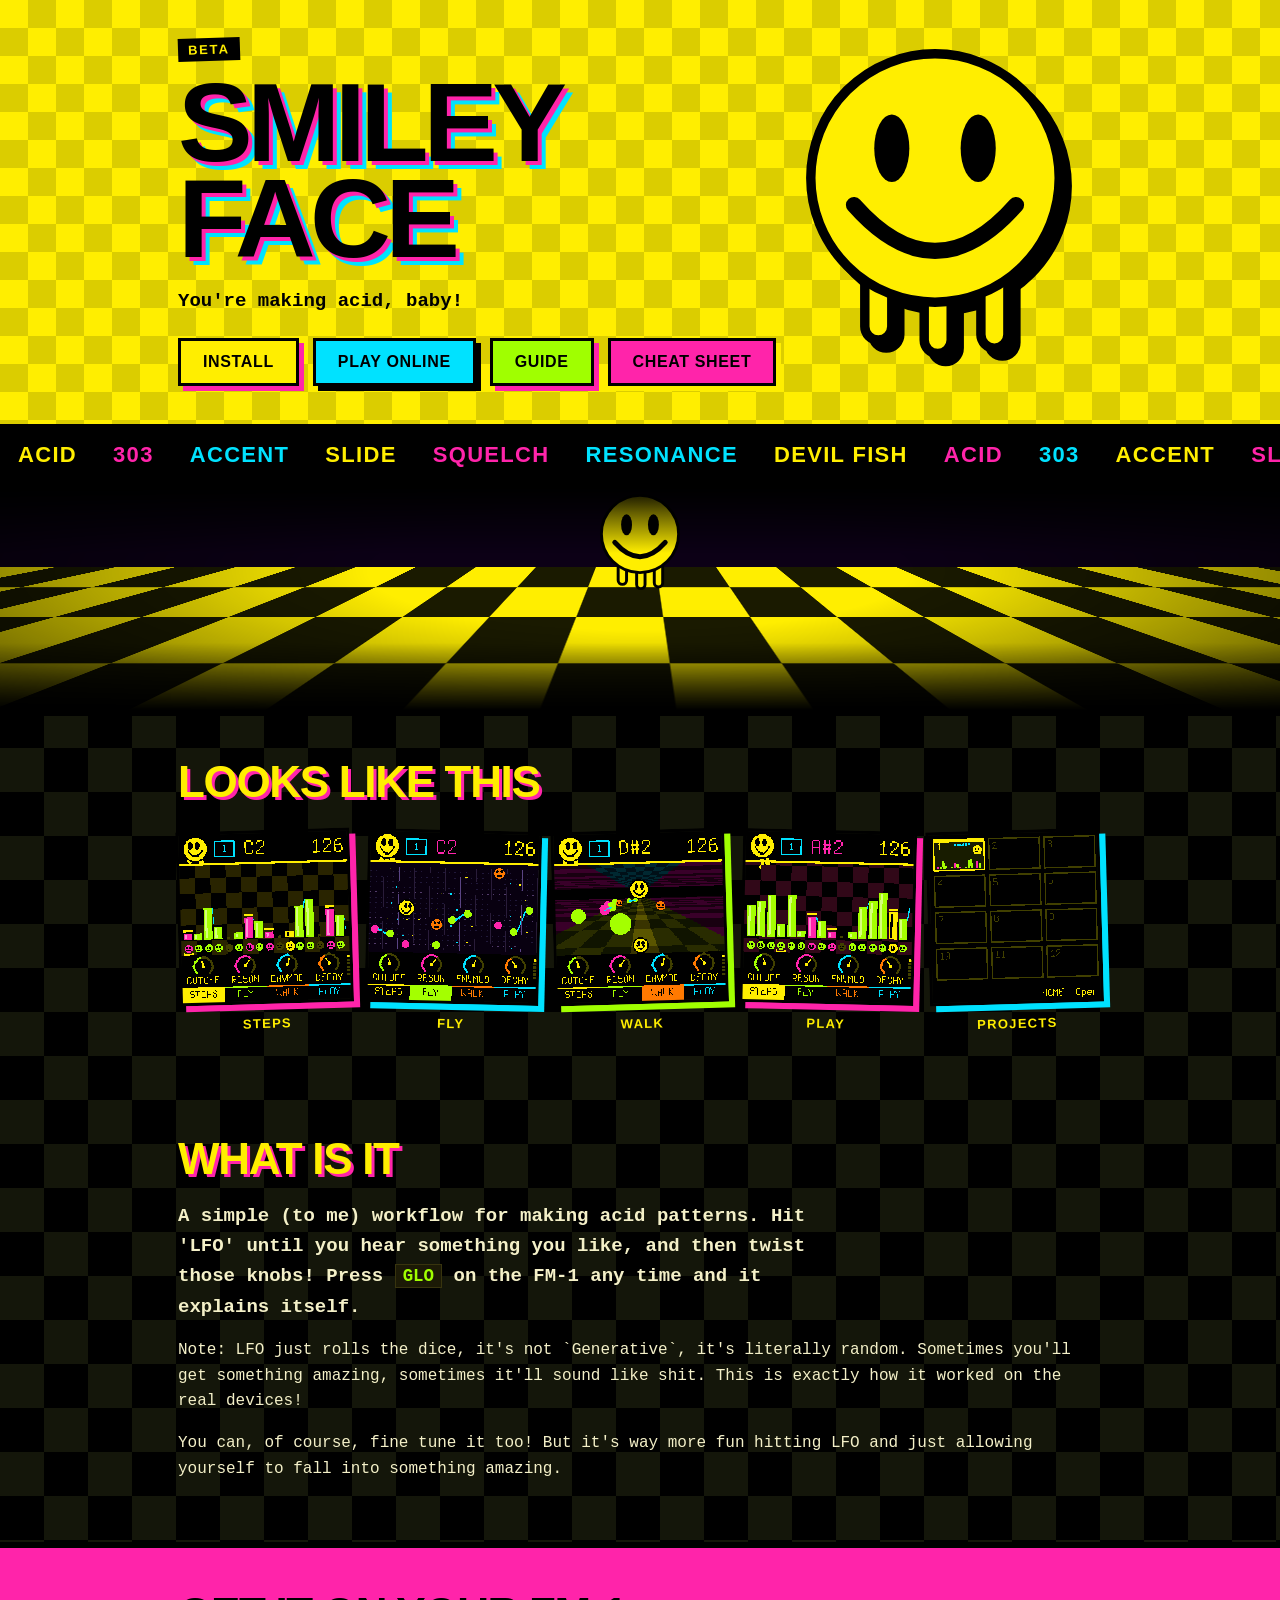
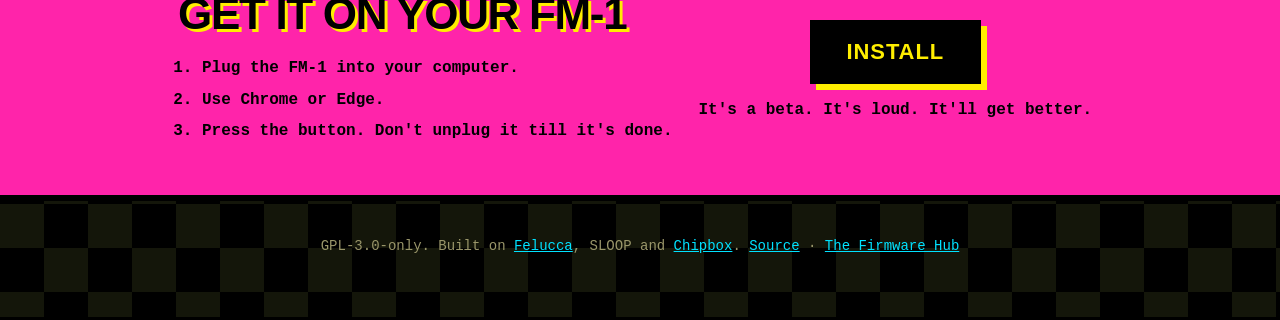
==== site/index.html @ b5ce46f5 "updatesssss" ====
<!doctype html>
<html lang="en">
<head>
<meta charset="utf-8">
<meta name="viewport" content="width=device-width, initial-scale=1">
<title>Smileyface</title>
<meta name="description" content="Give your FM-1 some LSD">
<link rel="icon" href="data:image/svg+xml,%3Csvg xmlns='http://www.w3.org/2000/svg' viewBox='0 0 32 32'%3E%3Ccircle cx='16' cy='16' r='15' fill='%23ffee00' stroke='%23000' stroke-width='2'/%3E%3Cellipse cx='11' cy='12' rx='2' ry='4'/%3E%3Cellipse cx='21' cy='12' rx='2' ry='4'/%3E%3Cpath d='M7 19q9 9 18 0' fill='none' stroke='%23000' stroke-width='3' stroke-linecap='round'/%3E%3C/svg%3E">
<style>
  * { box-sizing:border-box; }
  body { margin:0; font:16px/1.6 ui-monospace, "SF Mono", Menlo, Consolas, monospace; overflow-x:hidden; }
  .wrap { max-width:960px; margin:0 auto; padding:0 18px; }

  /* the hero: acid yellow, the melting smiley, the title */
  .hero { background:var(--y); color:#000; position:relative; border-bottom:6px solid #000; overflow:hidden; }
  .hero::before { content:""; position:absolute; inset:0; opacity:.14; background-image:conic-gradient(#000 25%, transparent 0 50%, #000 0 75%, transparent 0); background-size:56px 56px; animation:drift 14s linear infinite; }
  .hero .wrap { position:relative; display:flex; align-items:center; gap:24px; padding-top:38px; padding-bottom:38px; }
  .hero h1 { margin:0; font:900 clamp(44px, 11vw, 112px)/.86 "Arial Black", Impact, sans-serif; letter-spacing:-.05em; text-transform:uppercase; color:#000;
             text-shadow:4px 4px 0 var(--pink), 8px 8px 0 var(--cy); }
  .hero p { font-size:19px; max-width:24em; margin:18px 0 22px; font-weight:700; }
  .hero .btns { display:flex; flex-wrap:wrap; gap:14px; }
  .face { flex:none; width:clamp(150px, 28vw, 270px); aspect-ratio:200/250; height:auto; animation:sway 5s ease-in-out infinite; transform-origin:50% 90%; filter:drop-shadow(8px 8px 0 #000); }
  @keyframes sway { 0%, 100% { transform:rotate(-5deg); } 50% { transform:rotate(5deg); } }
  .drip { transform-box:fill-box; transform-origin:50% 0; animation:drip 3.4s ease-in-out infinite; }
  .drip.b { animation-delay:-1.1s; } .drip.c { animation-delay:-2.2s; }
  @keyframes drip { 0%, 100% { transform:scaleY(.35); } 50% { transform:scaleY(1.4); } }
  .eye { transform-box:fill-box; transform-origin:50% 50%; animation:blink 6s infinite; }
  @keyframes blink { 0%, 94%, 100% { transform:scaleY(1); } 96% { transform:scaleY(.1); } }

  /* the ticker */
  .ticker { background:#000; color:var(--y); border-bottom:6px solid #000; overflow:hidden; white-space:nowrap; font:900 22px/1 "Arial Black", Impact, sans-serif; letter-spacing:.06em; padding:14px 0; }
  .ticker .track { display:inline-block; animation:tick 26s linear infinite; }
  .ticker span { margin:0 18px; } .ticker span:nth-child(3n+2) { color:var(--pink); } .ticker span:nth-child(3n) { color:var(--cy); }
  @keyframes tick { to { transform:translateX(-50%); } }

  /* the corridor: the floor from WALK, walking towards the sun */
  .corridor { height:230px; overflow:hidden; position:relative; background:linear-gradient(#0c0016 0 40%, #000 40%); border-bottom:6px solid #000; perspective:360px; }
  .plane { position:absolute; left:-80%; right:-80%; top:36%; bottom:-120%; transform-origin:50% 0; transform:rotateX(68deg);
           background-image:conic-gradient(#ffee00 25%, #1a1a00 0 50%, #ffee00 0 75%, #1a1a00 0); background-size:120px 120px; animation:walk 1.6s linear infinite; }
  @keyframes walk { to { background-position:0 120px; } }
  .corridor .sun { position:absolute; left:50%; top:6px; width:84px; height:105px; margin-left:-42px; }
  .corridor .vig { position:absolute; inset:0; background:linear-gradient(#000 0, transparent 30%, transparent 70%, #000 100%), radial-gradient(ellipse at 50% 38%, transparent 30%, rgba(0,0,0,.7) 100%); pointer-events:none; }

  section { padding:44px 0; }
  h2 { margin:0 0 20px; font:900 clamp(28px, 6vw, 44px)/1 "Arial Black", Impact, sans-serif; letter-spacing:-.03em; text-transform:uppercase; color:var(--y); text-shadow:3px 3px 0 var(--pink); }
  .shots { display:grid; grid-template-columns:repeat(5, 1fr); gap:14px; padding:6px 0 18px; }
  .shots figure { margin:0; transition:transform .12s; }
  .shots figure:nth-child(odd) { transform:rotate(-1.6deg); } .shots figure:nth-child(even) { transform:rotate(1.3deg); }
  .shots figure:hover { transform:rotate(0) scale(1.06); z-index:2; position:relative; }
  .shots img { width:100%; height:auto; display:block; image-rendering:pixelated; border:3px solid #000; box-shadow:6px 6px 0 var(--pink); background:#000; }
  .shots figure:nth-child(3n+2) img { box-shadow:6px 6px 0 var(--cy); } .shots figure:nth-child(3n) img { box-shadow:6px 6px 0 var(--lime); }
  .shots figcaption { margin-top:12px; font:900 13px "Arial Black", Impact, sans-serif; letter-spacing:.1em; text-transform:uppercase; text-align:center; color:var(--y); }
  .cards { display:grid; grid-template-columns:repeat(auto-fit, minmax(270px, 1fr)); gap:20px; }
  .card { background:#0d0d05; border:3px solid #000; border-top:10px solid var(--y); padding:18px 18px 8px; box-shadow:7px 7px 0 var(--y); }
  .card:nth-child(4n+2) { border-top-color:var(--pink); box-shadow:7px 7px 0 var(--pink); } .card:nth-child(4n+3) { border-top-color:var(--cy); box-shadow:7px 7px 0 var(--cy); } .card:nth-child(4n) { border-top-color:var(--lime); box-shadow:7px 7px 0 var(--lime); }
  .card h3 { margin:0 0 8px; font:900 20px/1.1 "Arial Black", Impact, sans-serif; text-transform:uppercase; letter-spacing:-.02em; color:var(--y); }
  .card p { margin:0 0 12px; }
  code { background:#1c1a06; color:var(--lime); padding:1px 7px; border:1px solid var(--line); font:inherit; font-size:.92em; white-space:nowrap; }
  .plain { font-size:19px; max-width:34em; font-weight:700; margin:0; }
  .install { background:var(--pink); color:#000; border-top:6px solid #000; border-bottom:6px solid #000; }
  .install h2 { color:#000; text-shadow:3px 3px 0 var(--y); }
  .install .wrap { display:flex; flex-wrap:wrap; gap:26px; align-items:center; }
  .install ol { flex:1; min-width:260px; margin:0; padding-left:24px; font-weight:700; } .install li { margin:6px 0; }
  .install .big { flex:none; text-align:center; }
  .install .btn-acid { font-size:22px; padding:16px 34px; background:#000; color:var(--y); box-shadow:6px 6px 0 var(--y); }
  .install .btn-acid:hover { box-shadow:2px 2px 0 var(--y); }
  .beta { display:inline-block; background:#000; color:var(--y); font:900 13px "Arial Black", Impact, sans-serif; letter-spacing:.14em; padding:4px 10px; margin-bottom:14px; transform:rotate(-2deg); }
  footer { padding:34px 0 60px; color:var(--dim); font-size:14px; text-align:center; }
  footer a { color:var(--cy); }
  @media (max-width:760px) { .hero .wrap { flex-direction:column-reverse; text-align:center; } .hero p { margin-left:auto; margin-right:auto; } .hero .btns { justify-content:center; }
                              .shots { grid-template-columns:repeat(2, 1fr); } .corridor { height:170px; } }
</style>
<link rel="stylesheet" href="acid.css">
</head>
<body>
<svg width="0" height="0" style="position:absolute" aria-hidden="true">
  <symbol id="smile" viewBox="0 0 200 250">
    <g fill="#ffee00" stroke="#000" stroke-width="7" stroke-linejoin="round">
      <rect class="drip" x="48" y="150" width="20" height="70" rx="10"/>
      <rect class="drip b" x="92" y="168" width="20" height="62" rx="10"/>
      <rect class="drip c" x="134" y="150" width="20" height="76" rx="10"/>
      <circle cx="100" cy="100" r="92"/>
    </g>
    <circle cx="100" cy="100" r="86" fill="#ffee00"/>
    <rect x="42" y="142" width="116" height="14" fill="#ffee00"/>
    <ellipse class="eye" cx="68" cy="78" rx="13" ry="25" fill="#000"/>
    <ellipse class="eye" cx="132" cy="78" rx="13" ry="25" fill="#000"/>
    <path d="M40 120 Q100 188 160 120" fill="none" stroke="#000" stroke-width="12" stroke-linecap="round"/>
  </symbol>
</svg>

<header class="hero">
  <div class="wrap">
    <div>
      <span class="beta">BETA</span>
      <h1>Smiley<br>face</h1>
      <p>You're making acid, baby!</p>
      <div class="btns">
        <a class="btn-acid" href="install.html">Install</a>
        <a class="btn-acid cy" href="play/">Play online</a>
        <a class="btn-acid lime" href="guide/">Guide</a>
        <a class="btn-acid pk" href="cheatsheet/">Cheat sheet</a>
      </div>
    </div>
    <svg class="face" viewBox="0 0 200 250" role="img" aria-label="A melting smiley face"><use href="#smile"/></svg>
  </div>
</header>

<div class="ticker" aria-hidden="true"><div class="track">
  <span>ACID</span><span>303</span><span>ACCENT</span><span>SLIDE</span><span>SQUELCH</span><span>RESONANCE</span><span>DEVIL FISH</span><span>ACID</span><span>303</span><span>ACCENT</span><span>SLIDE</span><span>SQUELCH</span><span>RESONANCE</span><span>DEVIL FISH</span><span>ACID</span><span>303</span><span>ACCENT</span><span>SLIDE</span><span>SQUELCH</span><span>RESONANCE</span><span>DEVIL FISH</span><span>ACID</span><span>303</span><span>ACCENT</span><span>SLIDE</span><span>SQUELCH</span><span>RESONANCE</span><span>DEVIL FISH</span>
</div></div>

<div class="corridor" aria-hidden="true"><div class="plane"></div><svg class="sun" viewBox="0 0 200 250"><use href="#smile"/></svg><div class="vig"></div></div>

<section>
  <div class="wrap">
    <h2>Looks like this</h2>
    <div class="shots">
      <figure><img src="img/steps.png" alt="The steps view"><figcaption>Steps</figcaption></figure>
      <figure><img src="img/fly.png" alt="The fly view"><figcaption>Fly</figcaption></figure>
      <figure><img src="img/walk.png" alt="The walk view"><figcaption>Walk</figcaption></figure>
      <figure><img src="img/play.png" alt="The play view"><figcaption>Play</figcaption></figure>
      <figure><img src="img/projects.png" alt="The projects"><figcaption>Projects</figcaption></figure>
    </div>
  </div>
</section>

<section>
  <div class="wrap">
    <h2>What is it</h2>
    <p class="plain">A simple (to me) workflow for making acid patterns. Hit 'LFO' until you hear something you like, and then twist those knobs! Press <code>GLO</code> on the FM-1 any time and it explains itself.</p>
    <p>Note: LFO just rolls the dice, it's not `Generative`, it's literally random. Sometimes you'll get something amazing, sometimes it'll sound like shit. This is exactly how it worked on the real devices!</p>
    <p>You can, of course, fine tune it too! But it's way more fun hitting LFO and just allowing yourself to fall into something amazing.</p>
  </div>
</section>

<section class="install">
  <div class="wrap">
    <div>
      <h2>Get it on your FM-1</h2>
      <ol>
        <li>Plug the FM-1 into your computer.</li>
        <li>Use Chrome or Edge.</li>
        <li>Press the button. Don't unplug it till it's done.</li>
      </ol>
    </div>
    <div class="big"><a class="btn-acid" href="install.html">Install</a><p style="margin:14px 0 0;font-weight:700">It's a beta. It's loud. It'll get better.</p></div>
  </div>
</section>

<footer>
  <div class="wrap">GPL-3.0-only. Built on <a href="https://github.com/hugelton/Felucca">Felucca</a>, SLOOP and <a href="https://github.com/pbarilla/chipbox">Chipbox</a>. <a href="https://github.com/pbarilla/smileyface">Source</a> · <a href="https://thefirmwarehub.com/">The Firmware Hub</a></div>
</footer>
</body>
</html>
---- site/acid.css ----
/* SPDX-License-Identifier: GPL-3.0-only */
/* Smileyface's look for the web: black, acid yellow, a checkerboard that moves. Loaded after each page's own styles. */
:root { --y:#ffee00; --k:#000; --lime:#a0ff00; --pink:#ff24aa; --cy:#00e2ff; --or:#ff7800;
        --bg:#000; --panel:#16160a; --deep:#0c0c06; --ink:#f4f0c8; --dim:#9a966a; --red:#ff24aa; --blue:#00e2ff; --line:#38340e; }
body { background-color:#000; color:var(--ink);
       background-image:conic-gradient(#14160a 25%, #000 0 50%, #14160a 0 75%, #000 0); background-size:88px 88px; animation:drift 24s linear infinite; }
@keyframes drift { to { background-position:88px 88px; } }
.chrome { font-family:"Arial Black", Impact, "Helvetica Neue", sans-serif; font-weight:900; letter-spacing:-.03em; text-transform:uppercase;
          color:var(--y); text-shadow:3px 3px 0 var(--pink), -3px -3px 0 var(--cy); }
a { color:var(--cy); }
.btn-acid { display:inline-block; padding:12px 22px; background:var(--y); color:#000; text-decoration:none; font:900 16px "Arial Black", Impact, sans-serif; letter-spacing:.04em;
            text-transform:uppercase; border:3px solid #000; box-shadow:5px 5px 0 var(--pink); transition:transform .08s, box-shadow .08s; cursor:pointer; }
.btn-acid:hover, .btn-acid:focus-visible { transform:translate(3px, 3px); box-shadow:2px 2px 0 var(--pink); }
.btn-acid.cy { background:var(--cy); box-shadow:5px 5px 0 #000; } .btn-acid.lime { background:var(--lime); } .btn-acid.pk { background:var(--pink); color:#000; box-shadow:5px 5px 0 var(--y); }
button { font-family:"Arial Black", Impact, sans-serif; text-transform:uppercase; letter-spacing:.04em; }
main button, #go { background:var(--y); color:#000; border:3px solid #000; box-shadow:5px 5px 0 var(--pink); }
h1 a { color:inherit; text-decoration:none; }
:focus-visible { outline:3px solid var(--cy); outline-offset:3px; }
@media (prefers-reduced-motion: reduce) { body { animation:none; } *, *::before, *::after { animation:none !important; transition:none !important; } }
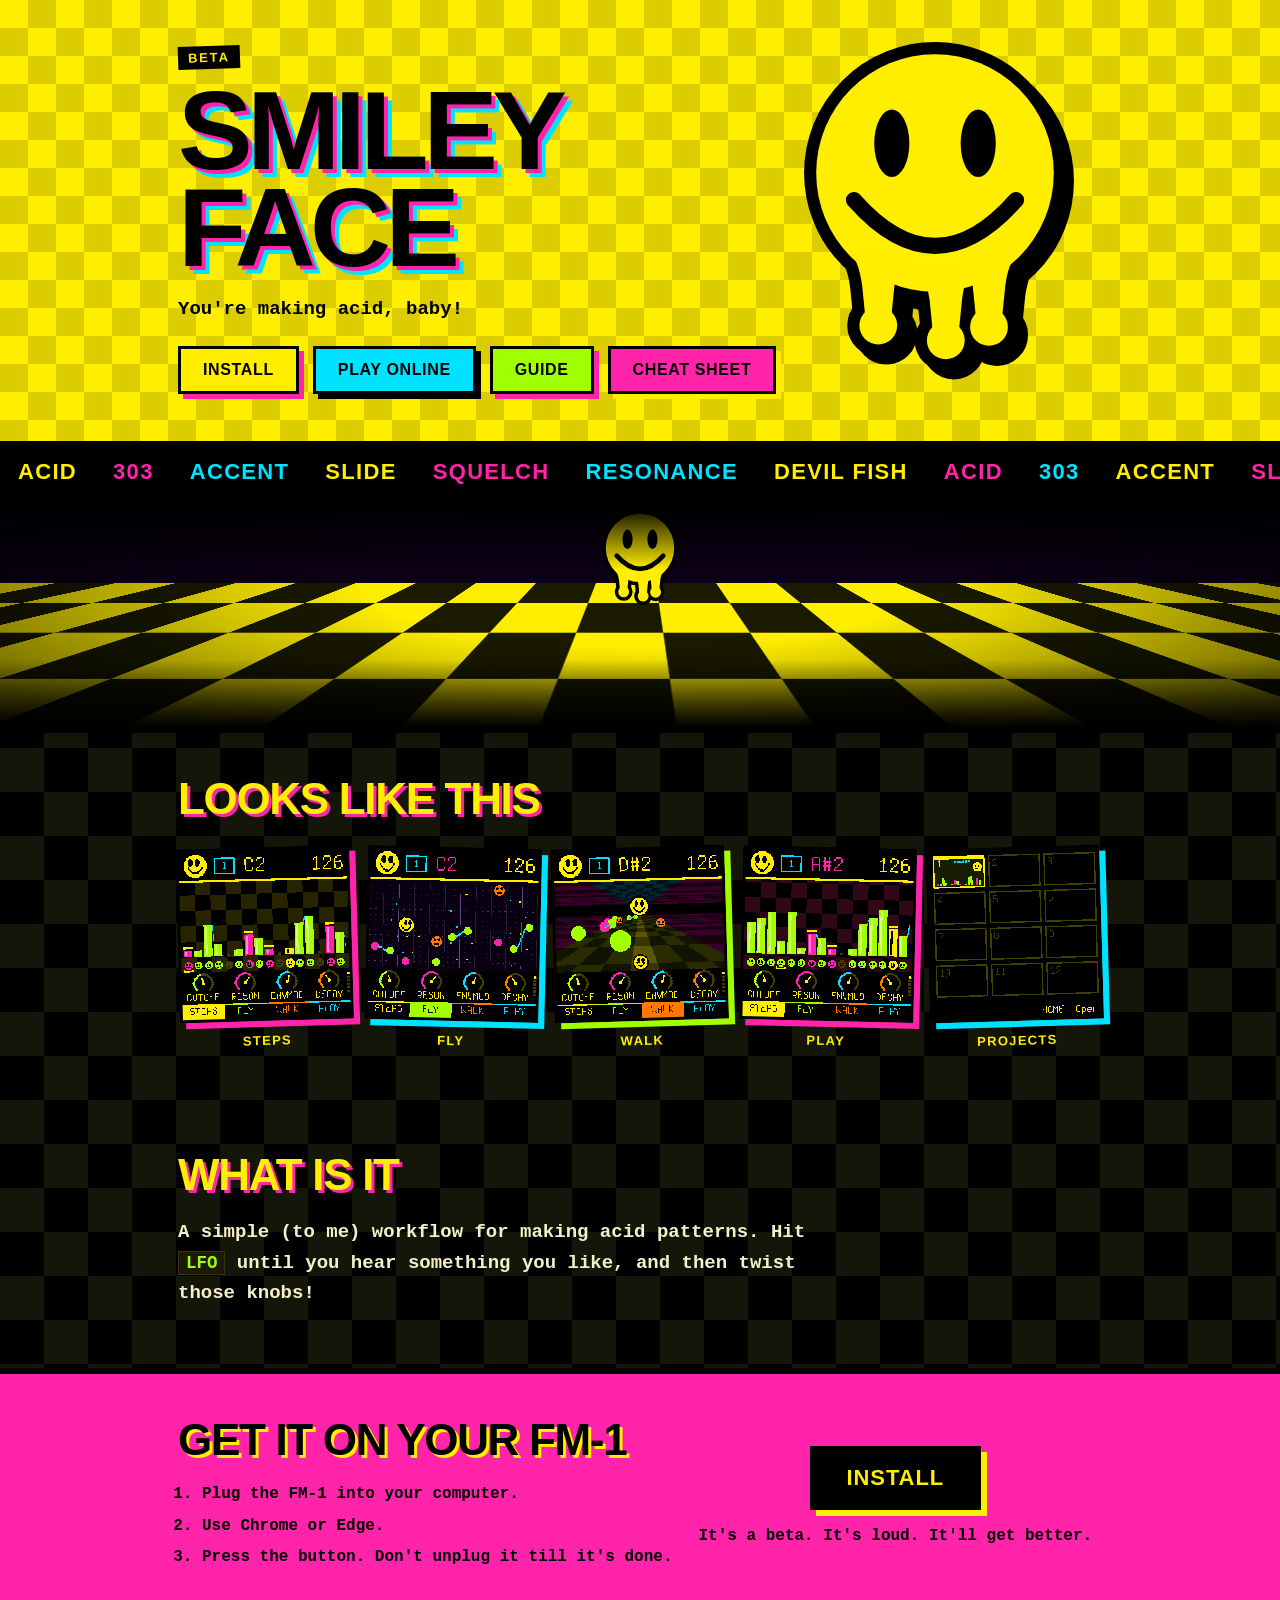
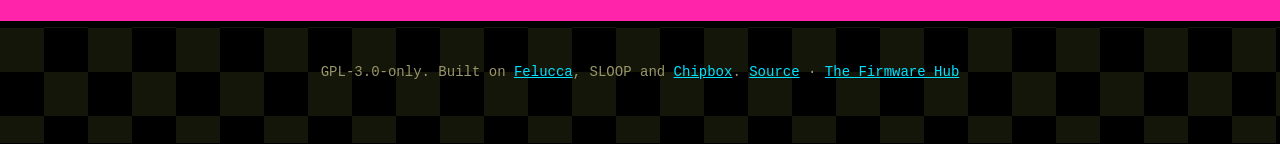
==== commit 8dbbf594: "remove melt cause i cannot get it to look right" ====
--- a/site/index.html
+++ b/site/index.html
@@ -19,11 +19,14 @@
              text-shadow:4px 4px 0 var(--pink), 8px 8px 0 var(--cy); }
   .hero p { font-size:19px; max-width:24em; margin:18px 0 22px; font-weight:700; }
   .hero .btns { display:flex; flex-wrap:wrap; gap:14px; }
-  .face { flex:none; width:clamp(150px, 28vw, 270px); aspect-ratio:200/250; height:auto; animation:sway 5s ease-in-out infinite; transform-origin:50% 90%; filter:drop-shadow(8px 8px 0 #000); }
+  .face { flex:none; width:clamp(150px, 28vw, 270px); aspect-ratio:200/270; height:auto; animation:sway 5s ease-in-out infinite; transform-origin:50% 90%; filter:drop-shadow(8px 8px 0 #000); }
   @keyframes sway { 0%, 100% { transform:rotate(-5deg); } 50% { transform:rotate(5deg); } }
-  .drip { transform-box:fill-box; transform-origin:50% 0; animation:drip 3.4s ease-in-out infinite; }
-  .drip.b { animation-delay:-1.1s; } .drip.c { animation-delay:-2.2s; }
-  @keyframes drip { 0%, 100% { transform:scaleY(.35); } 50% { transform:scaleY(1.4); } }
+  /* a drip: the stem stretches from the face, the bulb rides its end (the stem is 56 tall, so the bulb moves 56 x (scale - 1)) */
+  .stem { transform-box:fill-box; transform-origin:50% 0; animation:stem 3.6s ease-in-out infinite; }
+  .bulb { animation:bulb 3.6s ease-in-out infinite; }
+  .b { animation-delay:-1.2s; } .c { animation-delay:-2.4s; }
+  @keyframes stem { 0%, 100% { transform:scaleY(.45); } 50% { transform:scaleY(1.3); } }
+  @keyframes bulb { 0%, 100% { transform:translateY(-31px); } 50% { transform:translateY(17px); } }
   .eye { transform-box:fill-box; transform-origin:50% 50%; animation:blink 6s infinite; }
   @keyframes blink { 0%, 94%, 100% { transform:scaleY(1); } 96% { transform:scaleY(.1); } }
 
@@ -38,7 +41,7 @@
   .plane { position:absolute; left:-80%; right:-80%; top:36%; bottom:-120%; transform-origin:50% 0; transform:rotateX(68deg);
            background-image:conic-gradient(#ffee00 25%, #1a1a00 0 50%, #ffee00 0 75%, #1a1a00 0); background-size:120px 120px; animation:walk 1.6s linear infinite; }
   @keyframes walk { to { background-position:0 120px; } }
-  .corridor .sun { position:absolute; left:50%; top:6px; width:84px; height:105px; margin-left:-42px; }
+  .corridor .sun { position:absolute; left:50%; top:6px; width:78px; height:105px; margin-left:-39px; }
   .corridor .vig { position:absolute; inset:0; background:linear-gradient(#000 0, transparent 30%, transparent 70%, #000 100%), radial-gradient(ellipse at 50% 38%, transparent 30%, rgba(0,0,0,.7) 100%); pointer-events:none; }
 
   section { padding:44px 0; }
@@ -74,15 +77,22 @@
 </head>
 <body>
 <svg width="0" height="0" style="position:absolute" aria-hidden="true">
-  <symbol id="smile" viewBox="0 0 200 250">
-    <g fill="#ffee00" stroke="#000" stroke-width="7" stroke-linejoin="round">
-      <rect class="drip" x="48" y="150" width="20" height="70" rx="10"/>
-      <rect class="drip b" x="92" y="168" width="20" height="62" rx="10"/>
-      <rect class="drip c" x="134" y="150" width="20" height="76" rx="10"/>
-      <circle cx="100" cy="100" r="92"/>
+  <symbol id="smile" viewBox="0 0 200 270">
+    <defs>
+      <path id="stem" d="M-27 -6 C-17 4 -14 12 -12 26 L-9 56 L9 56 L12 26 C14 12 17 4 27 -6 Z"/>
+    </defs>
+    <g fill="#ffee00" stroke="#000" stroke-width="18" stroke-linejoin="round">
+      <circle cx="100" cy="100" r="88"/>
+      <g transform="translate(58 157)"><use href="#stem" class="stem a"/><circle class="bulb a" cx="0" cy="56" r="14"/></g>
+      <g transform="translate(108 168)"><use href="#stem" class="stem b"/><circle class="bulb b" cx="0" cy="56" r="14"/></g>
+      <g transform="translate(140 158)"><use href="#stem" class="stem c"/><circle class="bulb c" cx="0" cy="56" r="14"/></g>
     </g>
-    <circle cx="100" cy="100" r="86" fill="#ffee00"/>
-    <rect x="42" y="142" width="116" height="14" fill="#ffee00"/>
+    <g fill="#ffee00">
+      <circle cx="100" cy="100" r="88"/>
+      <g transform="translate(58 157)"><use href="#stem" class="stem a"/><circle class="bulb a" cx="0" cy="56" r="14"/></g>
+      <g transform="translate(108 168)"><use href="#stem" class="stem b"/><circle class="bulb b" cx="0" cy="56" r="14"/></g>
+      <g transform="translate(140 158)"><use href="#stem" class="stem c"/><circle class="bulb c" cx="0" cy="56" r="14"/></g>
+    </g>
     <ellipse class="eye" cx="68" cy="78" rx="13" ry="25" fill="#000"/>
     <ellipse class="eye" cx="132" cy="78" rx="13" ry="25" fill="#000"/>
     <path d="M40 120 Q100 188 160 120" fill="none" stroke="#000" stroke-width="12" stroke-linecap="round"/>
@@ -102,7 +112,7 @@
         <a class="btn-acid pk" href="cheatsheet/">Cheat sheet</a>
       </div>
     </div>
-    <svg class="face" viewBox="0 0 200 250" role="img" aria-label="A melting smiley face"><use href="#smile"/></svg>
+    <svg class="face" viewBox="0 0 200 270" role="img" aria-label="A melting smiley face"><use href="#smile"/></svg>
   </div>
 </header>
 
@@ -110,7 +120,7 @@
   <span>ACID</span><span>303</span><span>ACCENT</span><span>SLIDE</span><span>SQUELCH</span><span>RESONANCE</span><span>DEVIL FISH</span><span>ACID</span><span>303</span><span>ACCENT</span><span>SLIDE</span><span>SQUELCH</span><span>RESONANCE</span><span>DEVIL FISH</span><span>ACID</span><span>303</span><span>ACCENT</span><span>SLIDE</span><span>SQUELCH</span><span>RESONANCE</span><span>DEVIL FISH</span><span>ACID</span><span>303</span><span>ACCENT</span><span>SLIDE</span><span>SQUELCH</span><span>RESONANCE</span><span>DEVIL FISH</span>
 </div></div>
 
-<div class="corridor" aria-hidden="true"><div class="plane"></div><svg class="sun" viewBox="0 0 200 250"><use href="#smile"/></svg><div class="vig"></div></div>
+<div class="corridor" aria-hidden="true"><div class="plane"></div><svg class="sun" viewBox="0 0 200 270"><use href="#smile"/></svg><div class="vig"></div></div>
 
 <section>
   <div class="wrap">
@@ -128,9 +138,8 @@
 <section>
   <div class="wrap">
     <h2>What is it</h2>
-    <p class="plain">A simple (to me) workflow for making acid patterns. Hit 'LFO' until you hear something you like, and then twist those knobs! Press <code>GLO</code> on the FM-1 any time and it explains itself.</p>
-    <p>Note: LFO just rolls the dice, it's not `Generative`, it's literally random. Sometimes you'll get something amazing, sometimes it'll sound like shit. This is exactly how it worked on the real devices!</p>
-    <p>You can, of course, fine tune it too! But it's way more fun hitting LFO and just allowing yourself to fall into something amazing.</p>
+    <p class="plain">A simple (to me) workflow for making acid patterns. Hit <code>LFO</code> until you hear something you like, and then twist those knobs!</p>
+    <p></p>
   </div>
 </section>
 
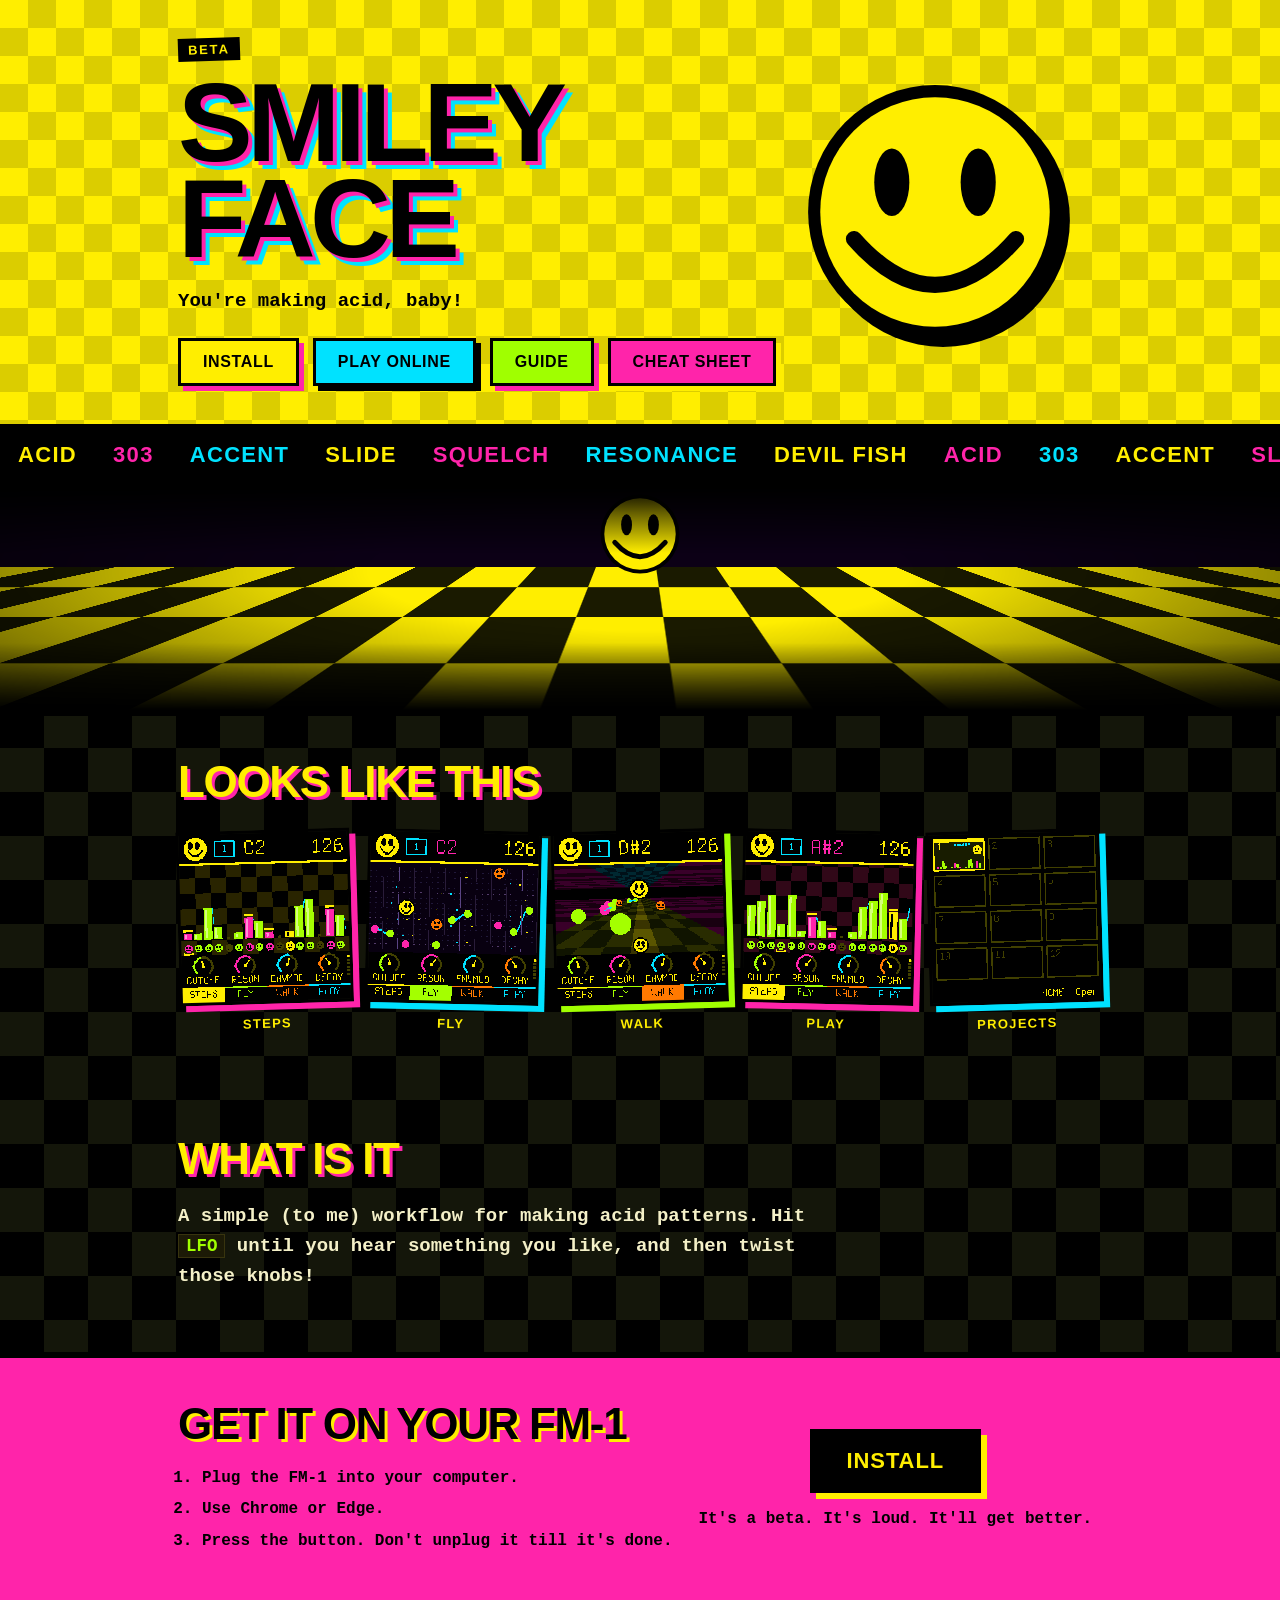
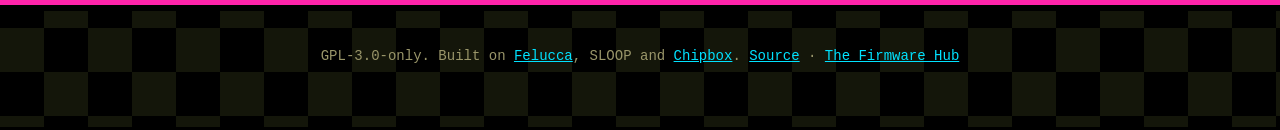
==== commit fc2a04f5: "bye bye melt" ====
--- a/site/index.html
+++ b/site/index.html
@@ -19,14 +19,8 @@
              text-shadow:4px 4px 0 var(--pink), 8px 8px 0 var(--cy); }
   .hero p { font-size:19px; max-width:24em; margin:18px 0 22px; font-weight:700; }
   .hero .btns { display:flex; flex-wrap:wrap; gap:14px; }
-  .face { flex:none; width:clamp(150px, 28vw, 270px); aspect-ratio:200/270; height:auto; animation:sway 5s ease-in-out infinite; transform-origin:50% 90%; filter:drop-shadow(8px 8px 0 #000); }
+  .face { flex:none; width:clamp(150px, 28vw, 270px); aspect-ratio:1; height:auto; animation:sway 5s ease-in-out infinite; transform-origin:50% 90%; filter:drop-shadow(8px 8px 0 #000); }
   @keyframes sway { 0%, 100% { transform:rotate(-5deg); } 50% { transform:rotate(5deg); } }
-  /* a drip: the stem stretches from the face, the bulb rides its end (the stem is 56 tall, so the bulb moves 56 x (scale - 1)) */
-  .stem { transform-box:fill-box; transform-origin:50% 0; animation:stem 3.6s ease-in-out infinite; }
-  .bulb { animation:bulb 3.6s ease-in-out infinite; }
-  .b { animation-delay:-1.2s; } .c { animation-delay:-2.4s; }
-  @keyframes stem { 0%, 100% { transform:scaleY(.45); } 50% { transform:scaleY(1.3); } }
-  @keyframes bulb { 0%, 100% { transform:translateY(-31px); } 50% { transform:translateY(17px); } }
   .eye { transform-box:fill-box; transform-origin:50% 50%; animation:blink 6s infinite; }
   @keyframes blink { 0%, 94%, 100% { transform:scaleY(1); } 96% { transform:scaleY(.1); } }
 
@@ -41,7 +35,7 @@
   .plane { position:absolute; left:-80%; right:-80%; top:36%; bottom:-120%; transform-origin:50% 0; transform:rotateX(68deg);
            background-image:conic-gradient(#ffee00 25%, #1a1a00 0 50%, #ffee00 0 75%, #1a1a00 0); background-size:120px 120px; animation:walk 1.6s linear infinite; }
   @keyframes walk { to { background-position:0 120px; } }
-  .corridor .sun { position:absolute; left:50%; top:6px; width:78px; height:105px; margin-left:-39px; }
+  .corridor .sun { position:absolute; left:50%; top:6px; width:84px; height:84px; margin-left:-42px; }
   .corridor .vig { position:absolute; inset:0; background:linear-gradient(#000 0, transparent 30%, transparent 70%, #000 100%), radial-gradient(ellipse at 50% 38%, transparent 30%, rgba(0,0,0,.7) 100%); pointer-events:none; }
 
   section { padding:44px 0; }
@@ -77,22 +71,9 @@
 </head>
 <body>
 <svg width="0" height="0" style="position:absolute" aria-hidden="true">
-  <symbol id="smile" viewBox="0 0 200 270">
-    <defs>
-      <path id="stem" d="M-27 -6 C-17 4 -14 12 -12 26 L-9 56 L9 56 L12 26 C14 12 17 4 27 -6 Z"/>
-    </defs>
-    <g fill="#ffee00" stroke="#000" stroke-width="18" stroke-linejoin="round">
-      <circle cx="100" cy="100" r="88"/>
-      <g transform="translate(58 157)"><use href="#stem" class="stem a"/><circle class="bulb a" cx="0" cy="56" r="14"/></g>
-      <g transform="translate(108 168)"><use href="#stem" class="stem b"/><circle class="bulb b" cx="0" cy="56" r="14"/></g>
-      <g transform="translate(140 158)"><use href="#stem" class="stem c"/><circle class="bulb c" cx="0" cy="56" r="14"/></g>
-    </g>
-    <g fill="#ffee00">
-      <circle cx="100" cy="100" r="88"/>
-      <g transform="translate(58 157)"><use href="#stem" class="stem a"/><circle class="bulb a" cx="0" cy="56" r="14"/></g>
-      <g transform="translate(108 168)"><use href="#stem" class="stem b"/><circle class="bulb b" cx="0" cy="56" r="14"/></g>
-      <g transform="translate(140 158)"><use href="#stem" class="stem c"/><circle class="bulb c" cx="0" cy="56" r="14"/></g>
-    </g>
+  <symbol id="smile" viewBox="0 0 200 200">
+    <circle cx="100" cy="100" r="94" fill="#000"/>
+    <circle cx="100" cy="100" r="85" fill="#ffee00"/>
     <ellipse class="eye" cx="68" cy="78" rx="13" ry="25" fill="#000"/>
     <ellipse class="eye" cx="132" cy="78" rx="13" ry="25" fill="#000"/>
     <path d="M40 120 Q100 188 160 120" fill="none" stroke="#000" stroke-width="12" stroke-linecap="round"/>
@@ -112,7 +93,7 @@
         <a class="btn-acid pk" href="cheatsheet/">Cheat sheet</a>
       </div>
     </div>
-    <svg class="face" viewBox="0 0 200 270" role="img" aria-label="A melting smiley face"><use href="#smile"/></svg>
+    <svg class="face" viewBox="0 0 200 200" role="img" aria-label="A melting smiley face"><use href="#smile"/></svg>
   </div>
 </header>
 
@@ -120,7 +101,7 @@
   <span>ACID</span><span>303</span><span>ACCENT</span><span>SLIDE</span><span>SQUELCH</span><span>RESONANCE</span><span>DEVIL FISH</span><span>ACID</span><span>303</span><span>ACCENT</span><span>SLIDE</span><span>SQUELCH</span><span>RESONANCE</span><span>DEVIL FISH</span><span>ACID</span><span>303</span><span>ACCENT</span><span>SLIDE</span><span>SQUELCH</span><span>RESONANCE</span><span>DEVIL FISH</span><span>ACID</span><span>303</span><span>ACCENT</span><span>SLIDE</span><span>SQUELCH</span><span>RESONANCE</span><span>DEVIL FISH</span>
 </div></div>
 
-<div class="corridor" aria-hidden="true"><div class="plane"></div><svg class="sun" viewBox="0 0 200 270"><use href="#smile"/></svg><div class="vig"></div></div>
+<div class="corridor" aria-hidden="true"><div class="plane"></div><svg class="sun" viewBox="0 0 200 200"><use href="#smile"/></svg><div class="vig"></div></div>
 
 <section>
   <div class="wrap">
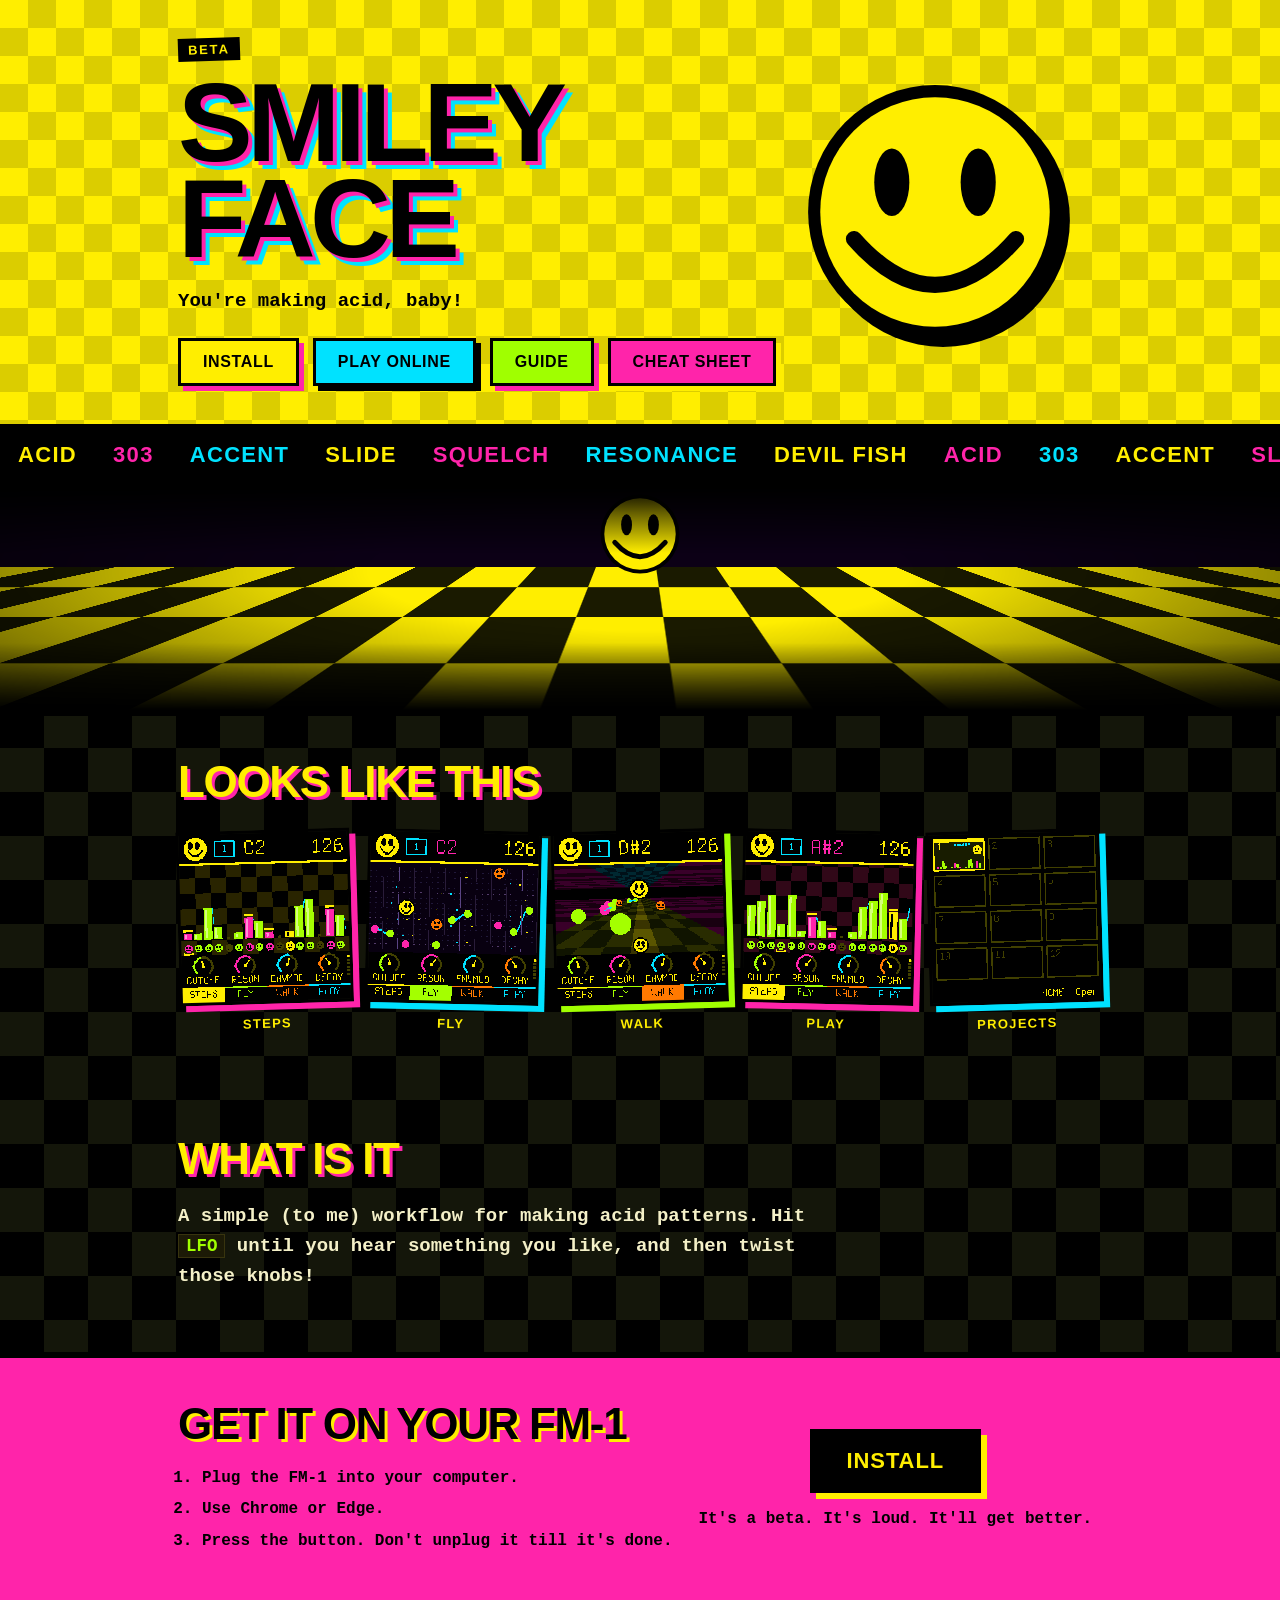
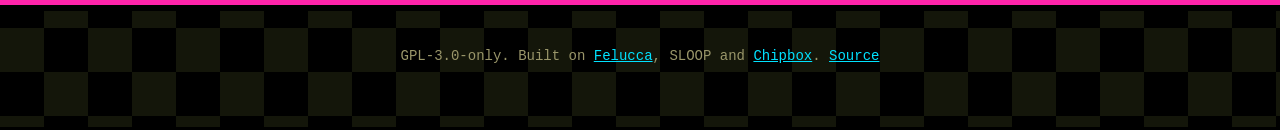
==== commit dd202f39: "make it play nice with the hosting websites" ====
--- a/site/index.html
+++ b/site/index.html
@@ -139,7 +139,7 @@
 </section>
 
 <footer>
-  <div class="wrap">GPL-3.0-only. Built on <a href="https://github.com/hugelton/Felucca">Felucca</a>, SLOOP and <a href="https://github.com/pbarilla/chipbox">Chipbox</a>. <a href="https://github.com/pbarilla/smileyface">Source</a> · <a href="https://thefirmwarehub.com/">The Firmware Hub</a></div>
+  <div class="wrap">GPL-3.0-only. Built on <a href="https://github.com/hugelton/Felucca">Felucca</a>, SLOOP and <a href="https://github.com/pbarilla/chipbox">Chipbox</a>. <a href="https://github.com/pbarilla/smileyface">Source</a></div>
 </footer>
 </body>
 </html>
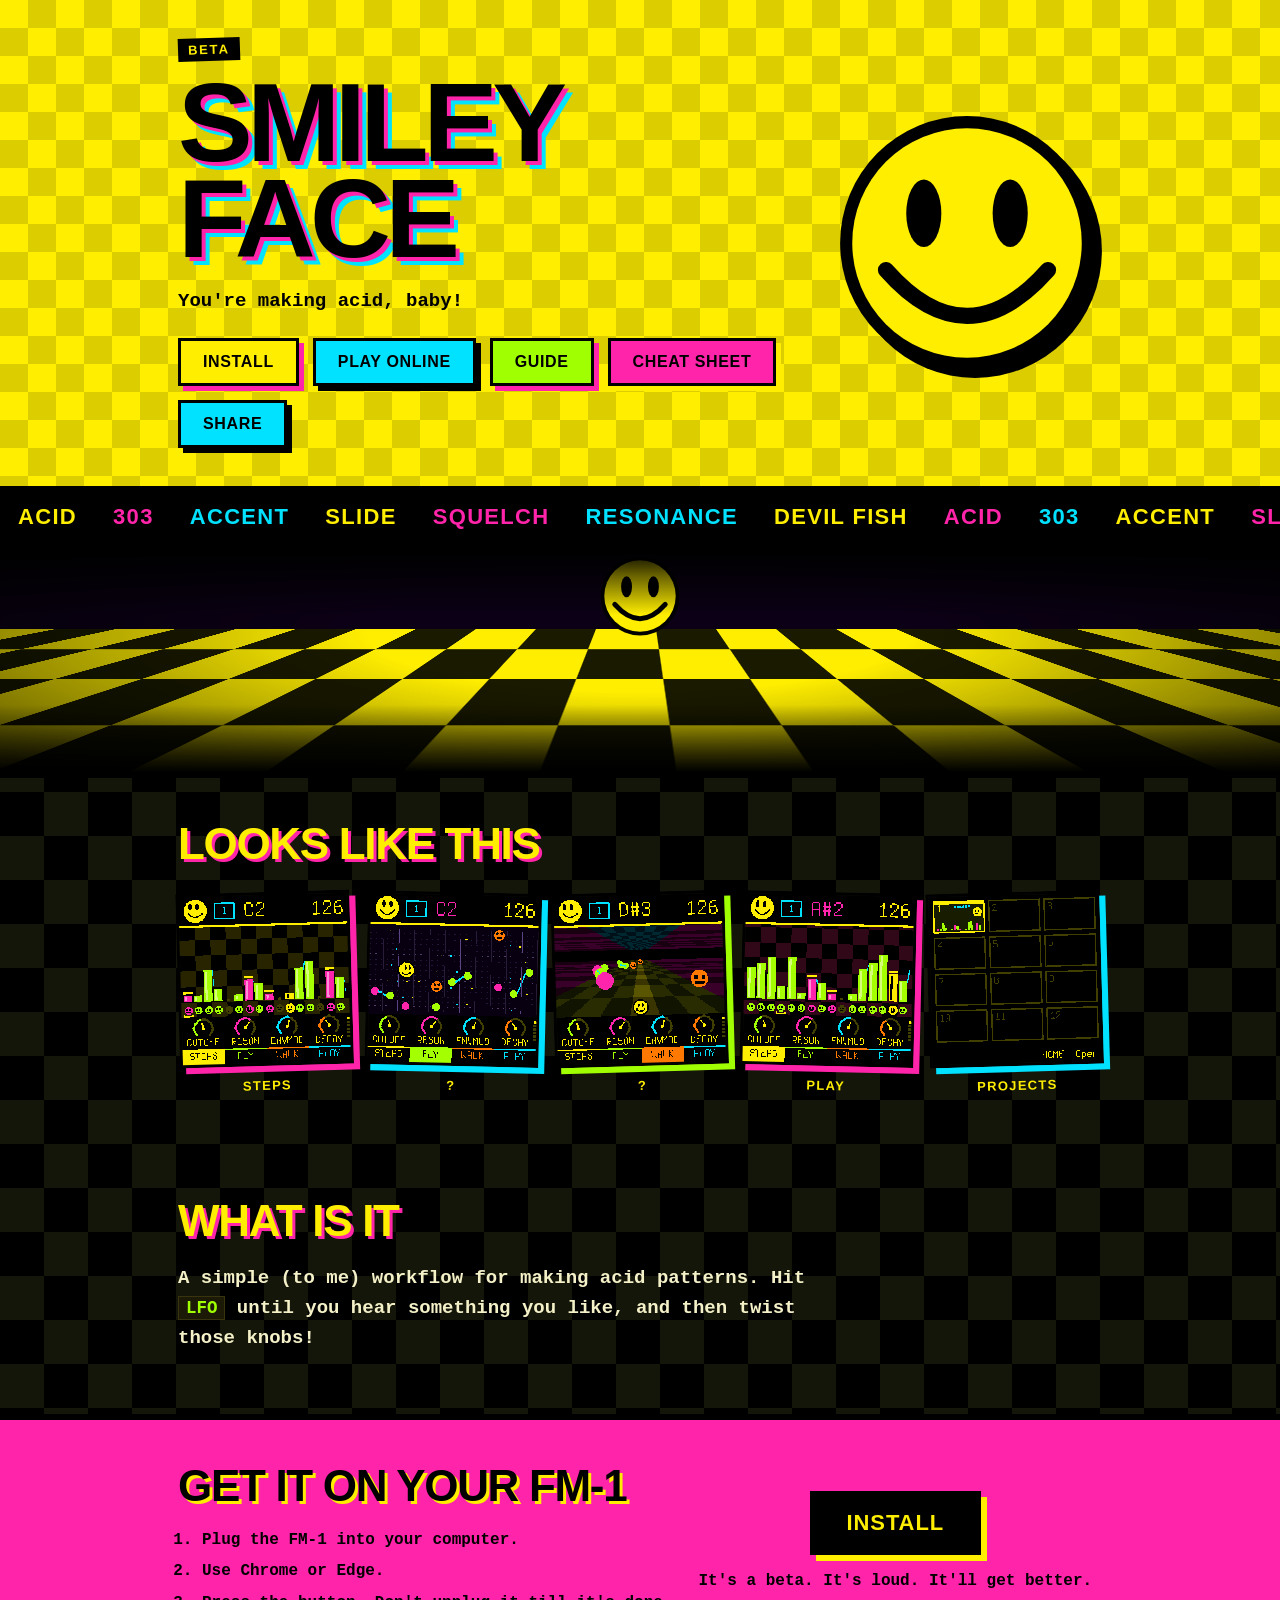
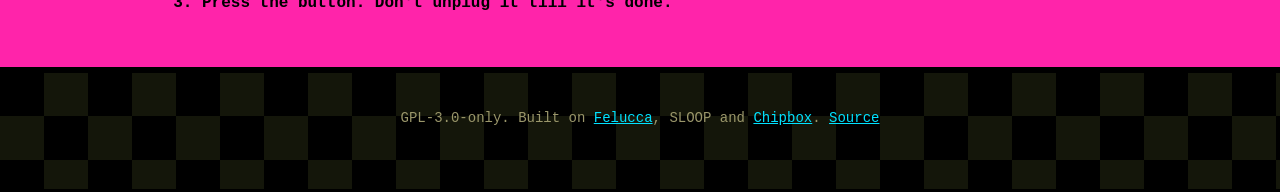
==== commit 1f86f462: "bloop" ====
--- a/site/index.html
+++ b/site/index.html
@@ -91,6 +91,7 @@
         <a class="btn-acid cy" href="play/">Play online</a>
         <a class="btn-acid lime" href="guide/">Guide</a>
         <a class="btn-acid pk" href="cheatsheet/">Cheat sheet</a>
+        <a class="btn-acid cy" href="share/">Share</a>
       </div>
     </div>
     <svg class="face" viewBox="0 0 200 200" role="img" aria-label="A melting smiley face"><use href="#smile"/></svg>
@@ -108,8 +109,8 @@
     <h2>Looks like this</h2>
     <div class="shots">
       <figure><img src="img/steps.png" alt="The steps view"><figcaption>Steps</figcaption></figure>
-      <figure><img src="img/fly.png" alt="The fly view"><figcaption>Fly</figcaption></figure>
-      <figure><img src="img/walk.png" alt="The walk view"><figcaption>Walk</figcaption></figure>
+      <figure><img src="img/fly.png" alt="The fly view"><figcaption>?</figcaption></figure>
+      <figure><img src="img/walk.png" alt="The walk view"><figcaption>?</figcaption></figure>
       <figure><img src="img/play.png" alt="The play view"><figcaption>Play</figcaption></figure>
       <figure><img src="img/projects.png" alt="The projects"><figcaption>Projects</figcaption></figure>
     </div>
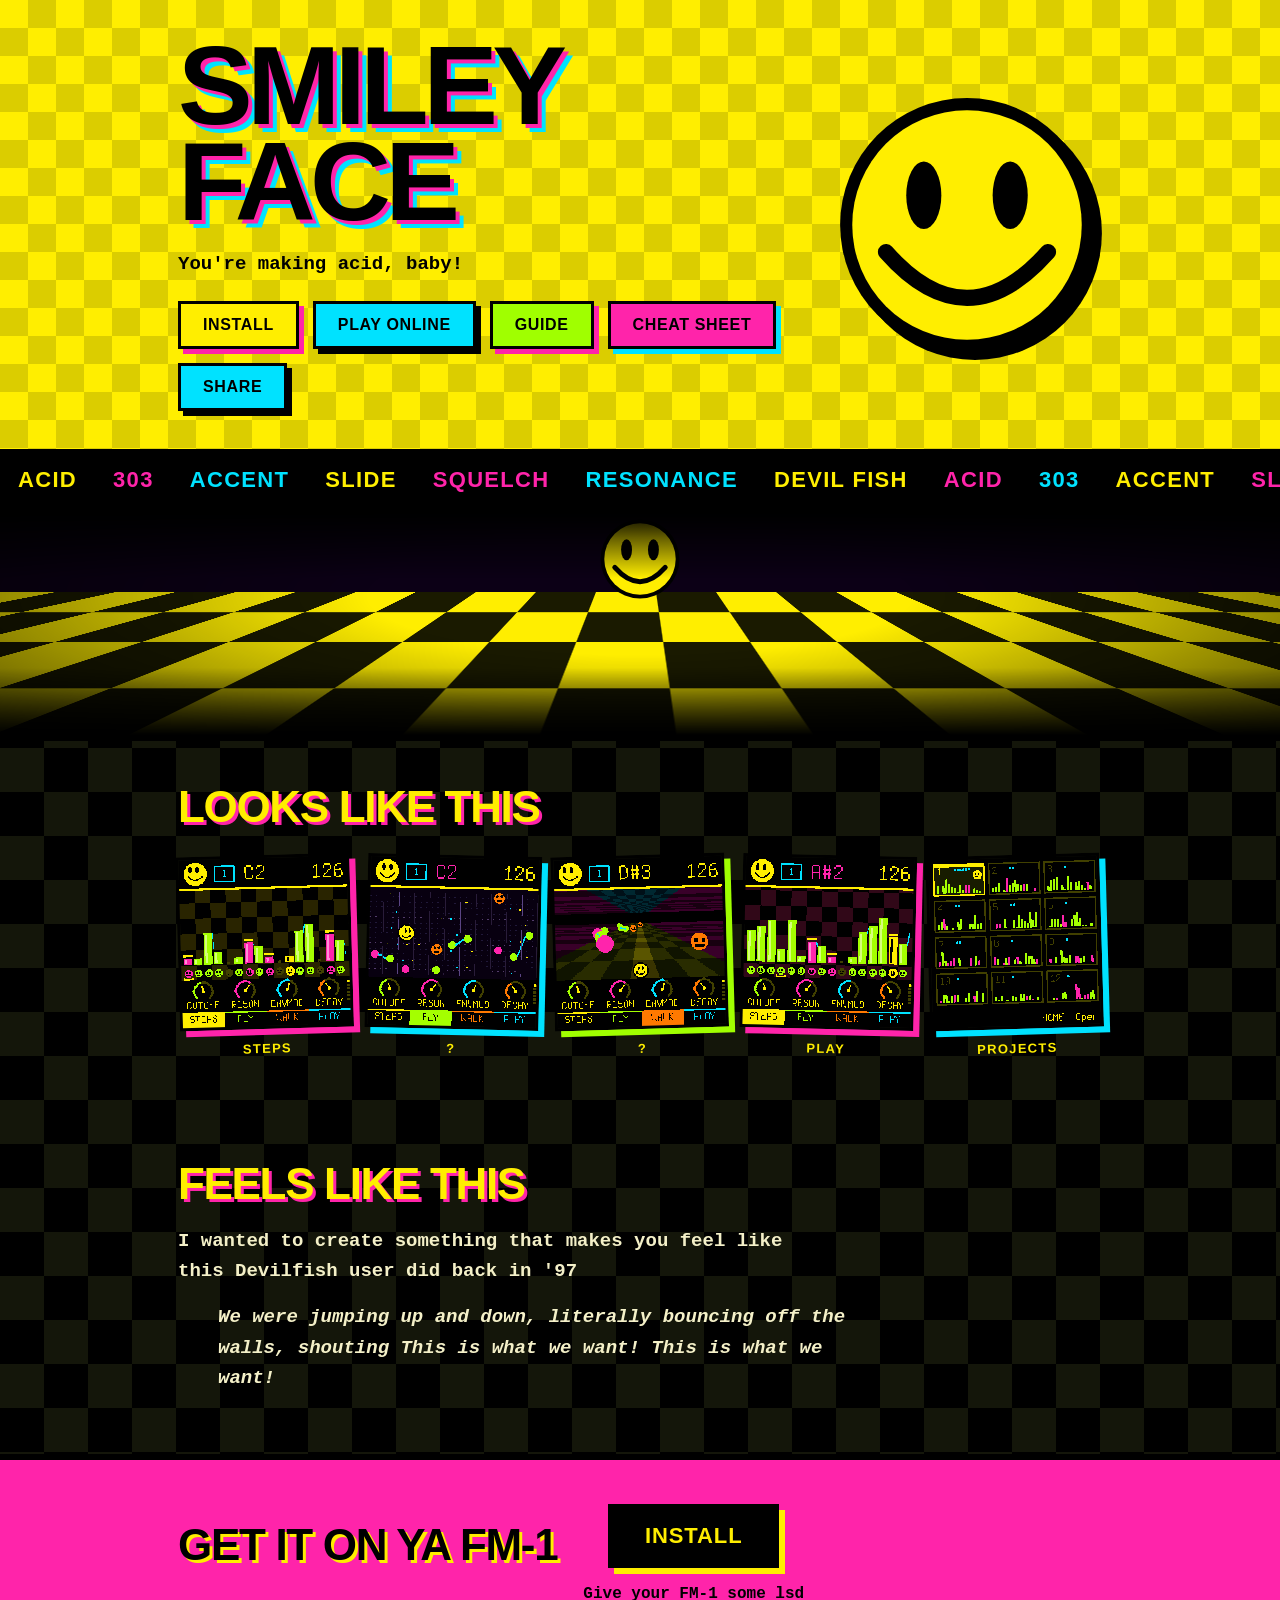
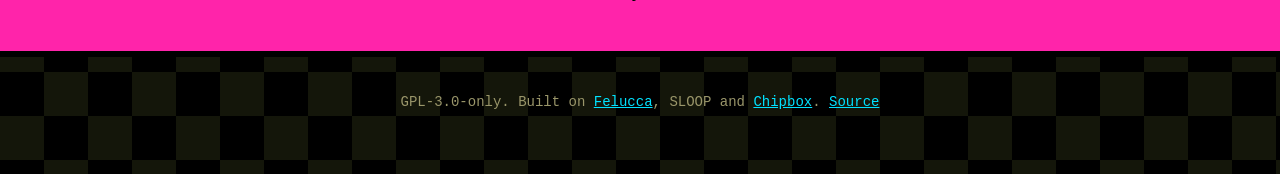
==== commit 622f74d8: "out of beta baby!" ====
--- a/site/index.html
+++ b/site/index.html
@@ -61,7 +61,6 @@
   .install .big { flex:none; text-align:center; }
   .install .btn-acid { font-size:22px; padding:16px 34px; background:#000; color:var(--y); box-shadow:6px 6px 0 var(--y); }
   .install .btn-acid:hover { box-shadow:2px 2px 0 var(--y); }
-  .beta { display:inline-block; background:#000; color:var(--y); font:900 13px "Arial Black", Impact, sans-serif; letter-spacing:.14em; padding:4px 10px; margin-bottom:14px; transform:rotate(-2deg); }
   footer { padding:34px 0 60px; color:var(--dim); font-size:14px; text-align:center; }
   footer a { color:var(--cy); }
   @media (max-width:760px) { .hero .wrap { flex-direction:column-reverse; text-align:center; } .hero p { margin-left:auto; margin-right:auto; } .hero .btns { justify-content:center; }
@@ -83,7 +82,6 @@
 <header class="hero">
   <div class="wrap">
     <div>
-      <span class="beta">BETA</span>
       <h1>Smiley<br>face</h1>
       <p>You're making acid, baby!</p>
       <div class="btns">
@@ -119,8 +117,11 @@
 
 <section>
   <div class="wrap">
-    <h2>What is it</h2>
-    <p class="plain">A simple (to me) workflow for making acid patterns. Hit <code>LFO</code> until you hear something you like, and then twist those knobs!</p>
+    <h2>Feels like this</h2>
+    <p class="plain">I wanted to create something that makes you feel like this Devilfish user did back in '97</p>
+    <blockquote>
+      <p class="plain"><em>We were jumping up and down, literally bouncing off the walls, shouting This is what we want! This is what we want!</em></p>
+    </blockquote>
     <p></p>
   </div>
 </section>
@@ -128,14 +129,9 @@
 <section class="install">
   <div class="wrap">
     <div>
-      <h2>Get it on your FM-1</h2>
-      <ol>
-        <li>Plug the FM-1 into your computer.</li>
-        <li>Use Chrome or Edge.</li>
-        <li>Press the button. Don't unplug it till it's done.</li>
-      </ol>
+      <h2>Get it on ya FM-1</h2>
     </div>
-    <div class="big"><a class="btn-acid" href="install.html">Install</a><p style="margin:14px 0 0;font-weight:700">It's a beta. It's loud. It'll get better.</p></div>
+    <div class="big"><a class="btn-acid" href="install.html">Install</a><p style="margin:14px 0 0;font-weight:700">Give your FM-1 some lsd</p></div>
   </div>
 </section>
 
--- a/site/acid.css
+++ b/site/acid.css
@@ -11,7 +11,7 @@
 .btn-acid { display:inline-block; padding:12px 22px; background:var(--y); color:#000; text-decoration:none; font:900 16px "Arial Black", Impact, sans-serif; letter-spacing:.04em;
             text-transform:uppercase; border:3px solid #000; box-shadow:5px 5px 0 var(--pink); transition:transform .08s, box-shadow .08s; cursor:pointer; }
 .btn-acid:hover, .btn-acid:focus-visible { transform:translate(3px, 3px); box-shadow:2px 2px 0 var(--pink); }
-.btn-acid.cy { background:var(--cy); box-shadow:5px 5px 0 #000; } .btn-acid.lime { background:var(--lime); } .btn-acid.pk { background:var(--pink); color:#000; box-shadow:5px 5px 0 var(--y); }
+.btn-acid.cy { background:var(--cy); box-shadow:5px 5px 0 #000; } .btn-acid.lime { background:var(--lime); } .btn-acid.pk { background:var(--pink); color:#000; box-shadow:5px 5px 0 var(--cy); }
 button { font-family:"Arial Black", Impact, sans-serif; text-transform:uppercase; letter-spacing:.04em; }
 main button, #go { background:var(--y); color:#000; border:3px solid #000; box-shadow:5px 5px 0 var(--pink); }
 h1 a { color:inherit; text-decoration:none; }
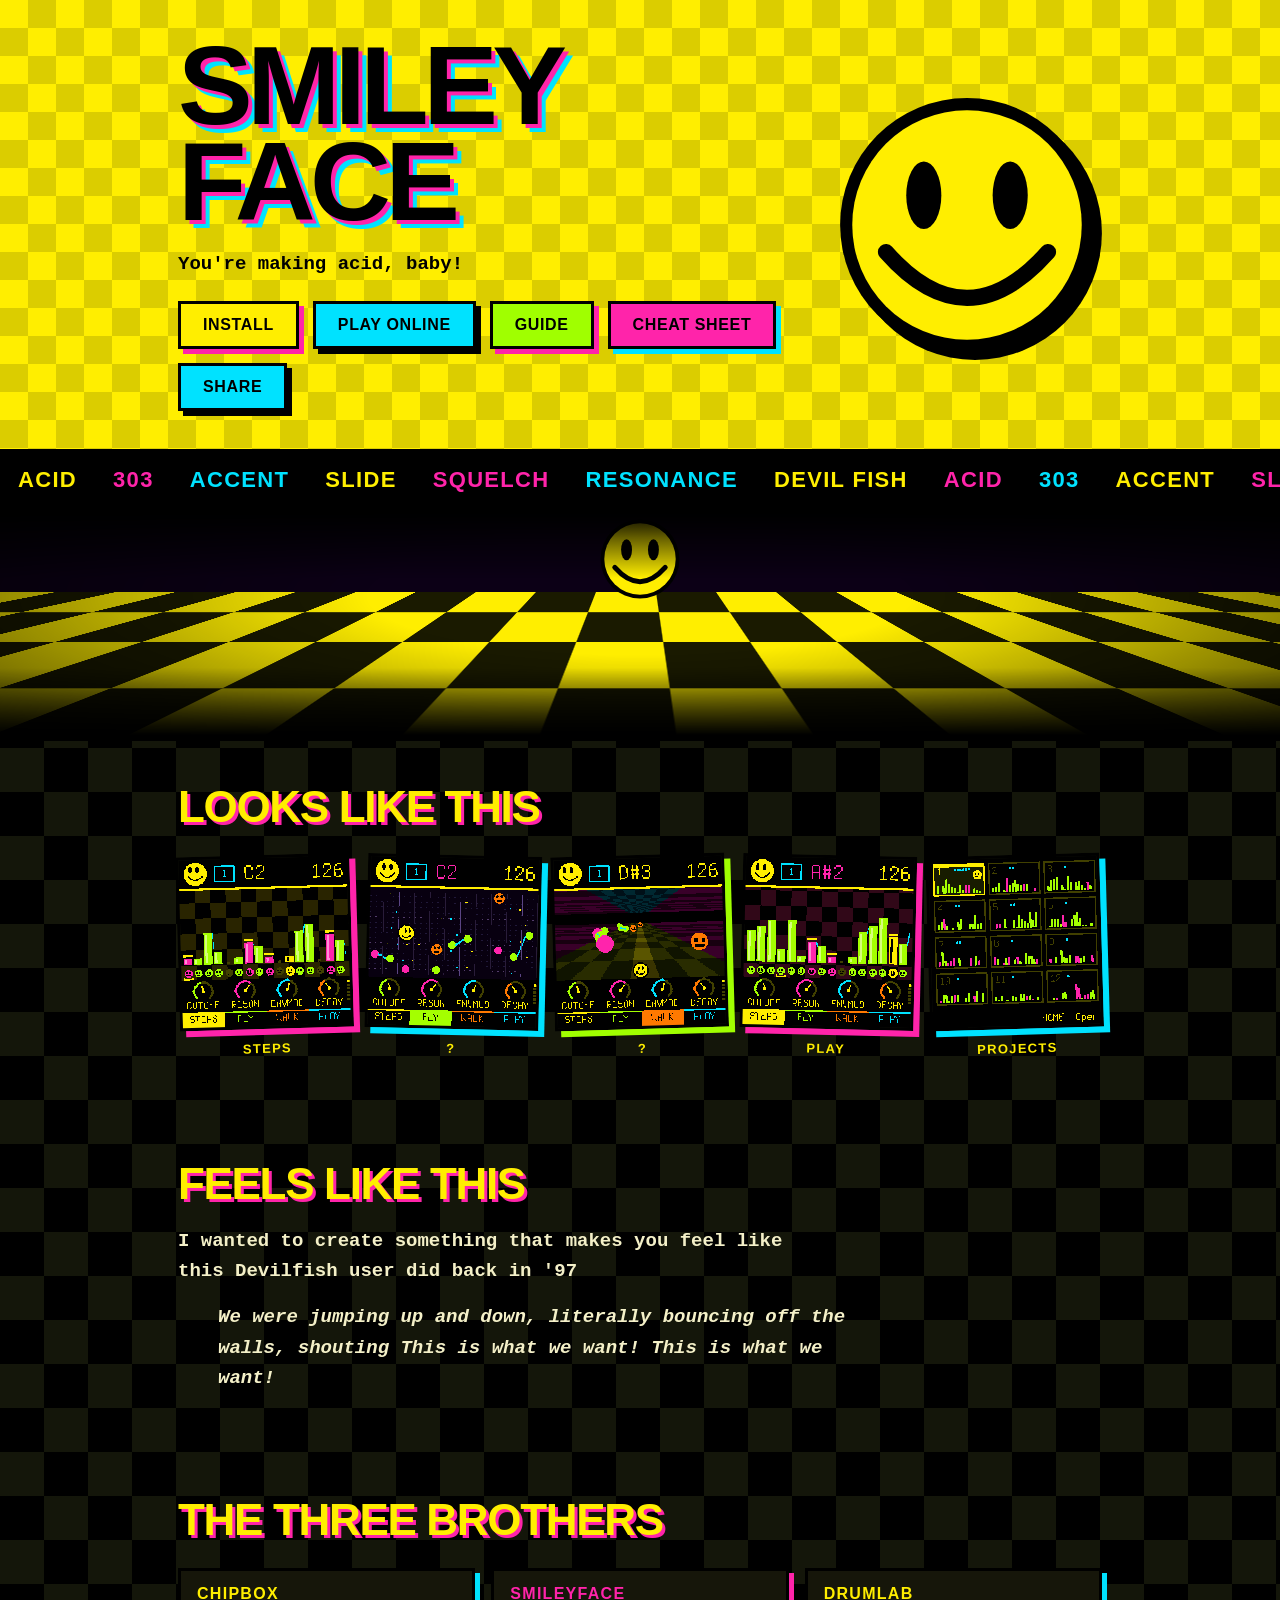
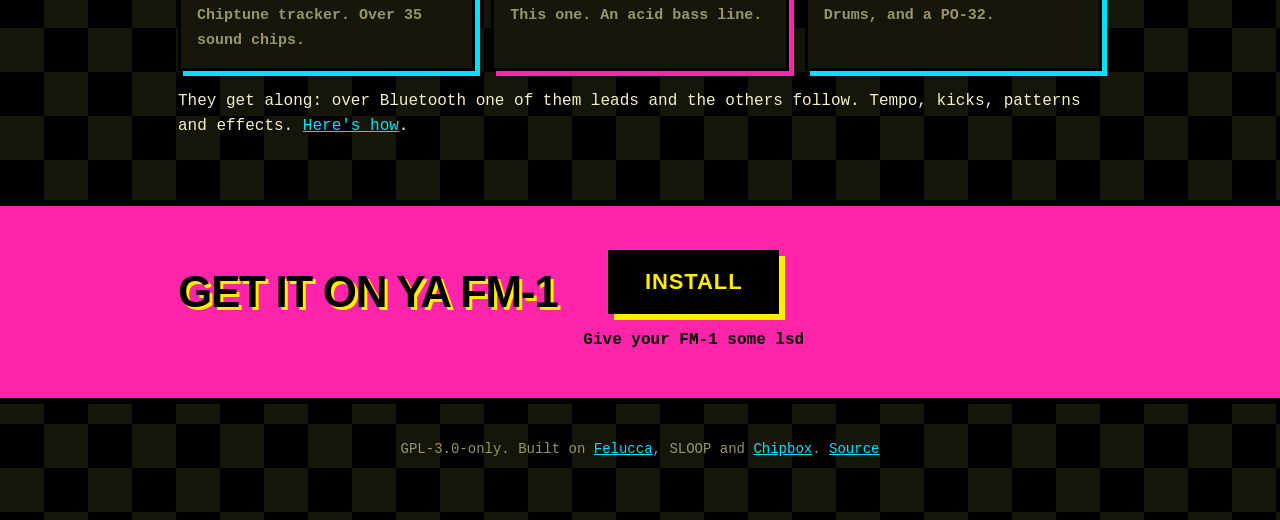
==== commit f0efdc52: "more compat with other brothers" ====
--- a/site/index.html
+++ b/site/index.html
@@ -40,6 +40,13 @@
 
   section { padding:44px 0; }
   h2 { margin:0 0 20px; font:900 clamp(28px, 6vw, 44px)/1 "Arial Black", Impact, sans-serif; letter-spacing:-.03em; text-transform:uppercase; color:var(--y); text-shadow:3px 3px 0 var(--pink); }
+  .bros { display:grid; grid-template-columns:repeat(3, 1fr); gap:16px; padding:6px 0 4px; }
+  .bro { display:block; padding:14px 16px; background:var(--panel); border:3px solid #000; box-shadow:5px 5px 0 var(--cy); color:var(--ink); text-decoration:none; }
+  .bro b { display:block; font:900 16px "Arial Black", Impact, sans-serif; letter-spacing:.08em; text-transform:uppercase; color:var(--y); }
+  .bro span { color:var(--dim); font-size:15px; font-weight:700; }
+  .bro.me { box-shadow:5px 5px 0 var(--pink); } .bro.me b { color:var(--pink); }
+  a.bro:hover { transform:translate(3px, 3px); box-shadow:2px 2px 0 var(--cy); }
+  @media (max-width:700px) { .bros { grid-template-columns:1fr; } }
   .shots { display:grid; grid-template-columns:repeat(5, 1fr); gap:14px; padding:6px 0 18px; }
   .shots figure { margin:0; transition:transform .12s; }
   .shots figure:nth-child(odd) { transform:rotate(-1.6deg); } .shots figure:nth-child(even) { transform:rotate(1.3deg); }
@@ -126,6 +133,18 @@
   </div>
 </section>
 
+<section>
+  <div class="wrap">
+    <h2>The three brothers</h2>
+    <div class="bros">
+      <a class="bro" href="../chipbox/"><b>Chipbox</b><span>Chiptune tracker. Over 35 sound chips.</span></a>
+      <div class="bro me"><b>Smileyface</b><span>This one. An acid bass line.</span></div>
+      <a class="bro" href="../drumlab/"><b>Drumlab</b><span>Drums, and a PO-32.</span></a>
+    </div>
+    <p style="margin-top:14px">They get along: over Bluetooth one of them leads and the others follow. Tempo, kicks, patterns and effects. <a href="../drumlab/manual/sync/">Here's how</a>.</p>
+  </div>
+</section>
+
 <section class="install">
   <div class="wrap">
     <div>
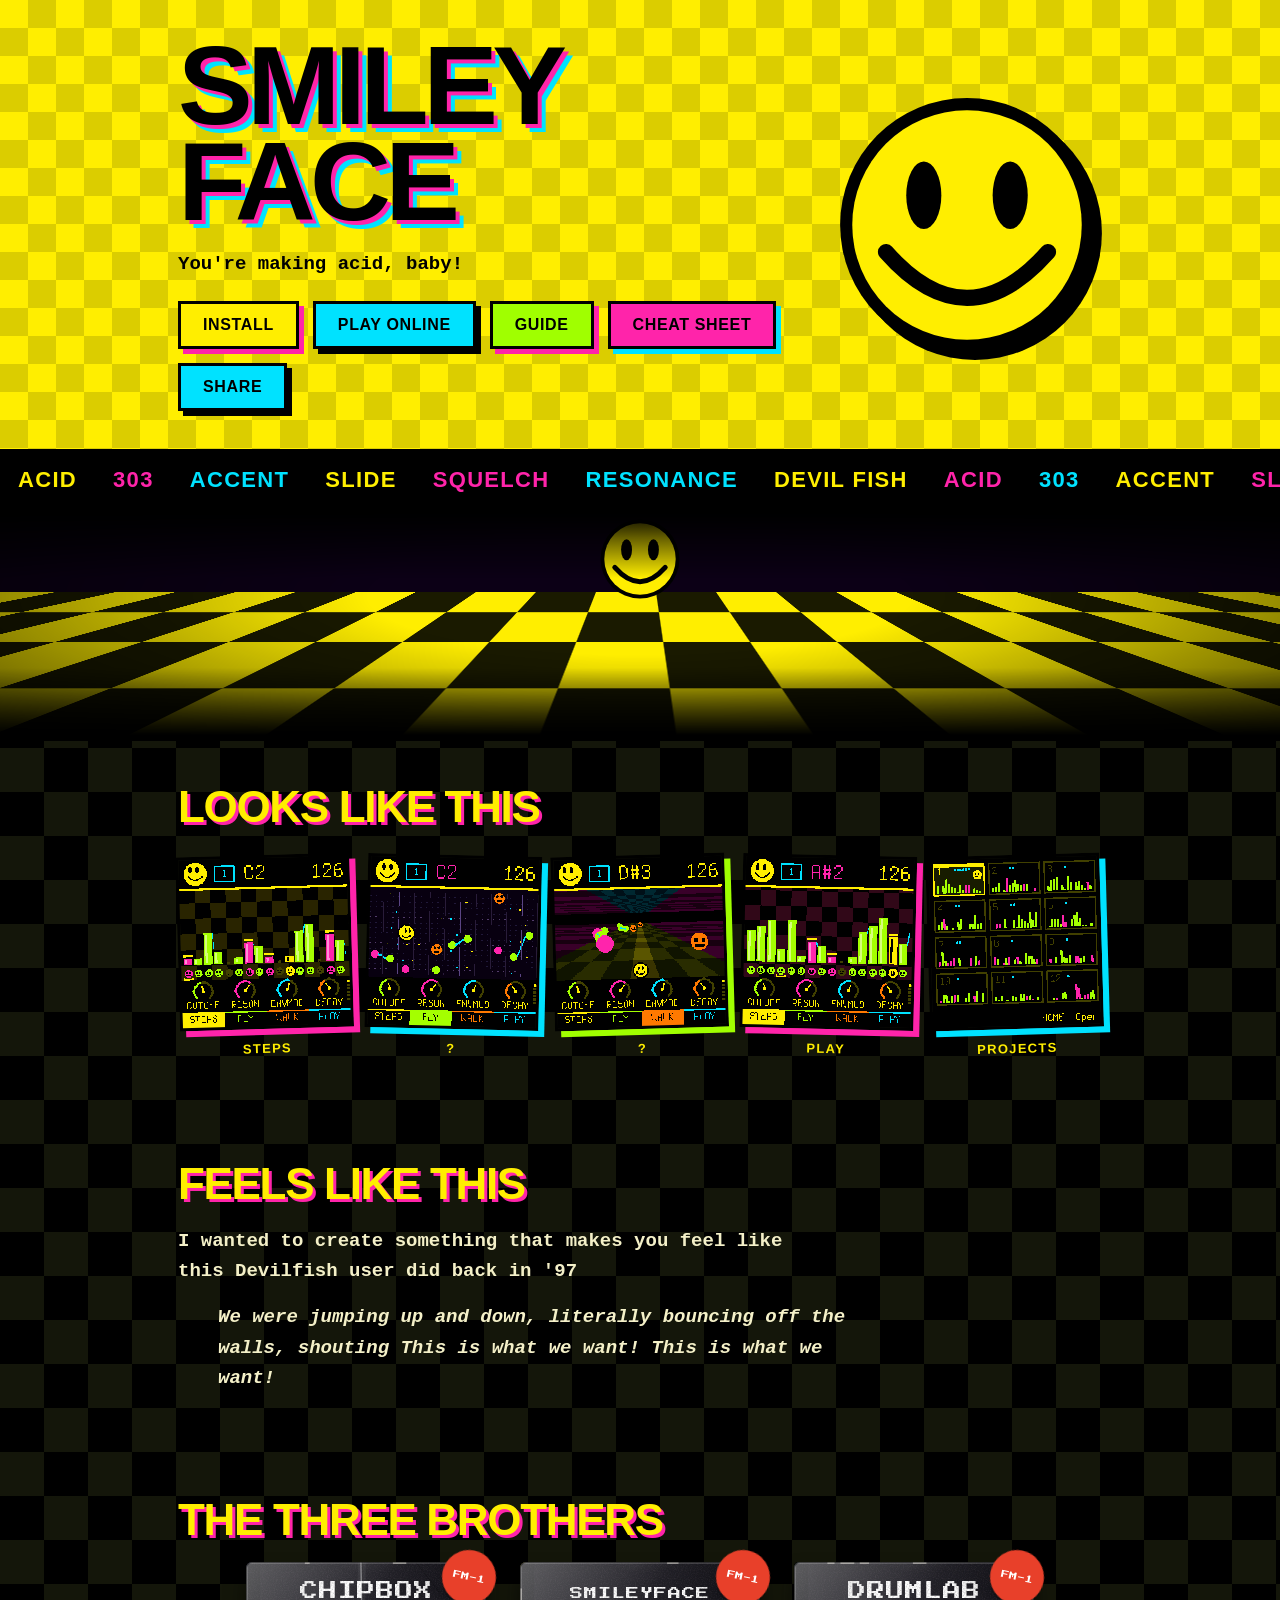
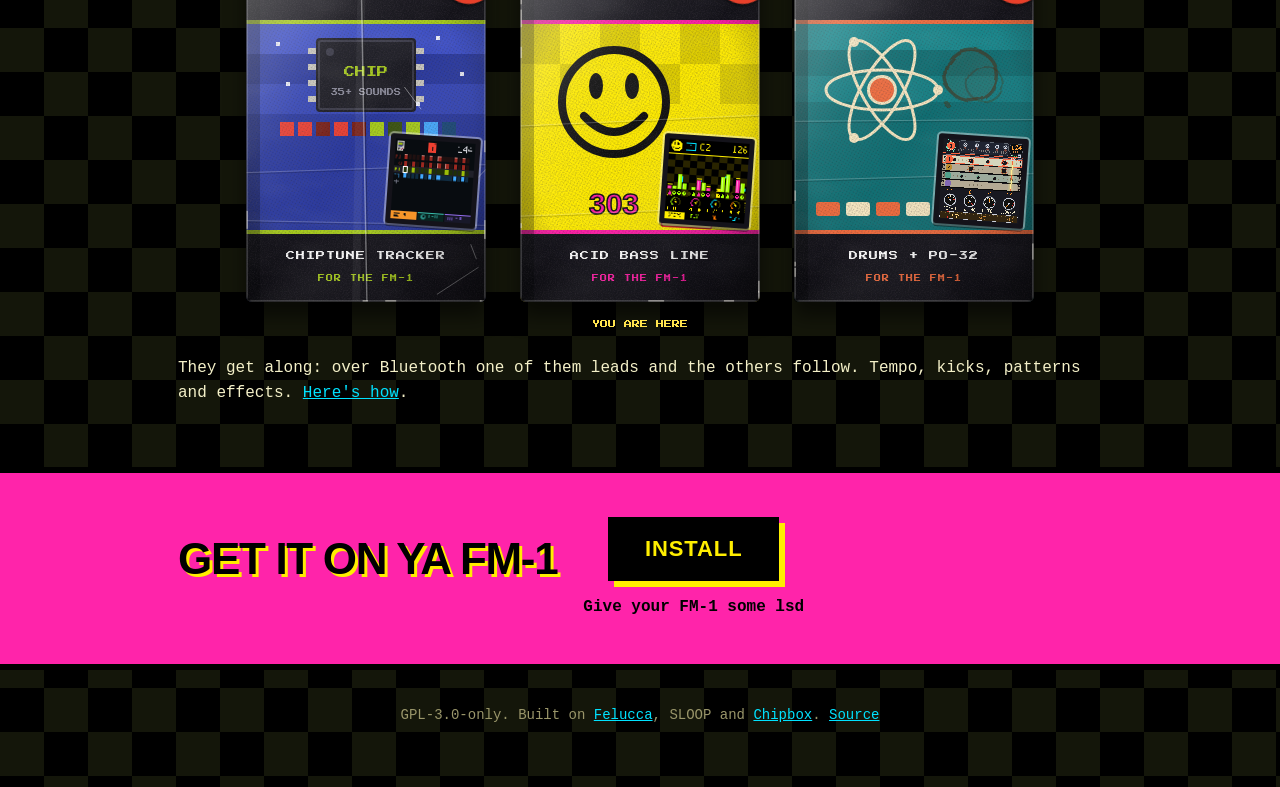
==== commit 379b58e7: "preparing new release" ====
--- a/site/index.html
+++ b/site/index.html
@@ -74,6 +74,7 @@
                               .shots { grid-template-columns:repeat(2, 1fr); } .corridor { height:170px; } }
 </style>
 <link rel="stylesheet" href="acid.css">
+<link rel="stylesheet" href="css/boxes.css">
 </head>
 <body>
 <svg width="0" height="0" style="position:absolute" aria-hidden="true">
@@ -136,11 +137,7 @@
 <section>
   <div class="wrap">
     <h2>The three brothers</h2>
-    <div class="bros">
-      <a class="bro" href="../chipbox/"><b>Chipbox</b><span>Chiptune tracker. Over 35 sound chips.</span></a>
-      <div class="bro me"><b>Smileyface</b><span>This one. An acid bass line.</span></div>
-      <a class="bro" href="../drumlab/"><b>Drumlab</b><span>Drums, and a PO-32.</span></a>
-    </div>
+    <div class="shelf" id="shelf"></div>
     <p style="margin-top:14px">They get along: over Bluetooth one of them leads and the others follow. Tempo, kicks, patterns and effects. <a href="../drumlab/manual/sync/">Here's how</a>.</p>
   </div>
 </section>
@@ -157,5 +154,7 @@
 <footer>
   <div class="wrap">GPL-3.0-only. Built on <a href="https://github.com/hugelton/Felucca">Felucca</a>, SLOOP and <a href="https://github.com/pbarilla/chipbox">Chipbox</a>. <a href="https://github.com/pbarilla/smileyface">Source</a></div>
 </footer>
+<script>window.BRO_ME = "smileyface";</script>
+<script src="js/boxes.js"></script>
 </body>
 </html>
--- a/site/css/boxes.css
+++ b/site/css/boxes.css
@@ -0,0 +1,14 @@
+/* the three brothers as game boxes (same as the Chipbox site) */
+@font-face { font-family:"PS2P"; src:url(../fonts/PressStart2P.ttf) format("truetype"); font-display:swap; }
+:root { --gb-px:"PS2P", ui-monospace, monospace; --gb-gold:#ffe34d; }
+/* ---- the boxes */
+.shelf { display:grid; grid-template-columns:repeat(3,240px); gap:44px 34px; justify-content:center; margin-bottom:54px; }
+.box { position:relative; display:block; width:240px; height:340px; text-decoration:none; transition:transform .15s; }
+.box svg { display:block; filter:drop-shadow(0 14px 10px rgba(0,0,0,.55)); }
+.box:hover { transform:translateY(-8px) rotate(-1.5deg); }
+.box .shot { position:absolute; left:142px; top:174px; width:90px; height:90px; padding:5px; background:#14131a; border-radius:3px; box-shadow:0 3px 0 #0006,0 0 0 2px #fff6; transform:rotate(4deg); display:block; }
+.box .shot img { display:block; width:80px; height:80px; image-rendering:pixelated; }
+.box .badge { position:absolute; right:-10px; top:-12px; width:54px; height:54px; border-radius:50%; background:#e8402a; color:#fff; font:400 8px/54px var(--gb-px); text-align:center; transform:rotate(12deg); box-shadow:0 3px 0 #0004; }
+.box.me::after { content:"YOU ARE HERE"; position:absolute; left:0; right:0; bottom:-26px; text-align:center; font:400 8px/1 var(--gb-px); color:var(--gb-gold); }
+
+@media (max-width:900px) { .shelf { grid-template-columns:240px; } }
